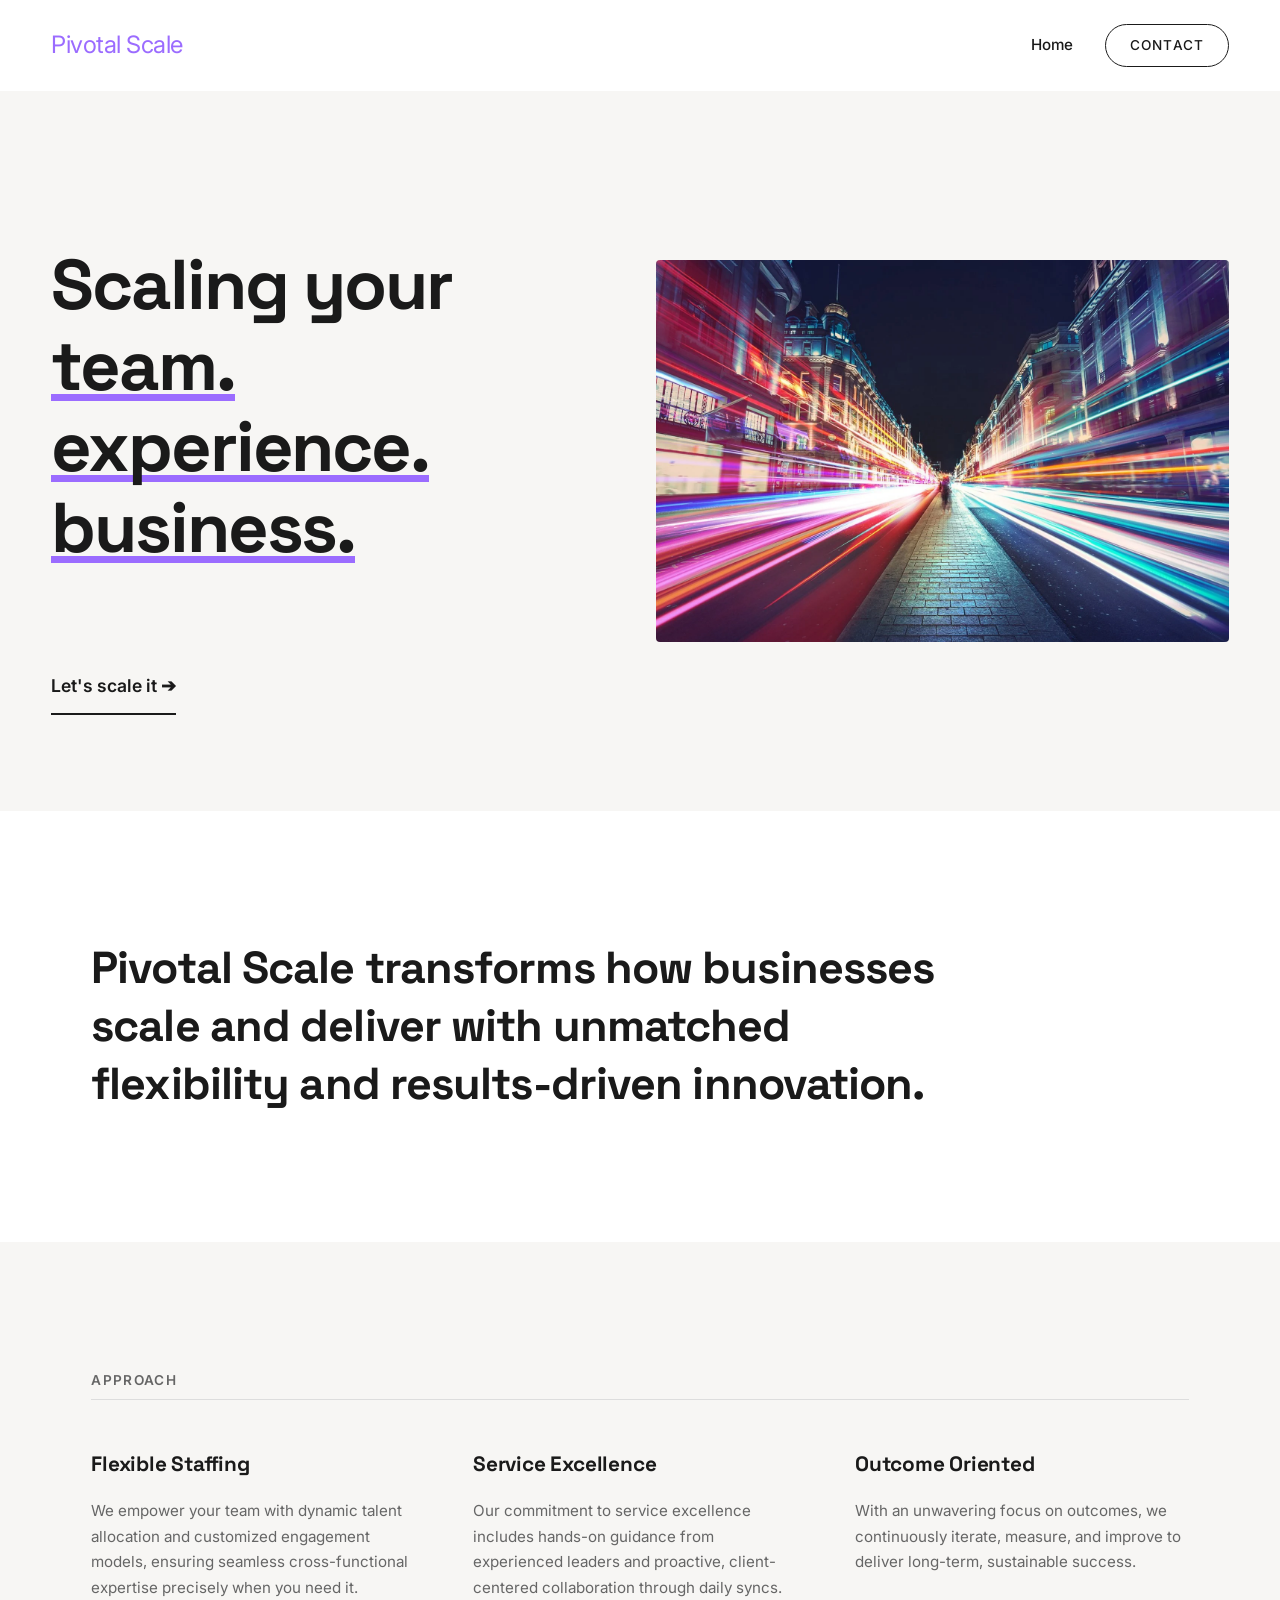
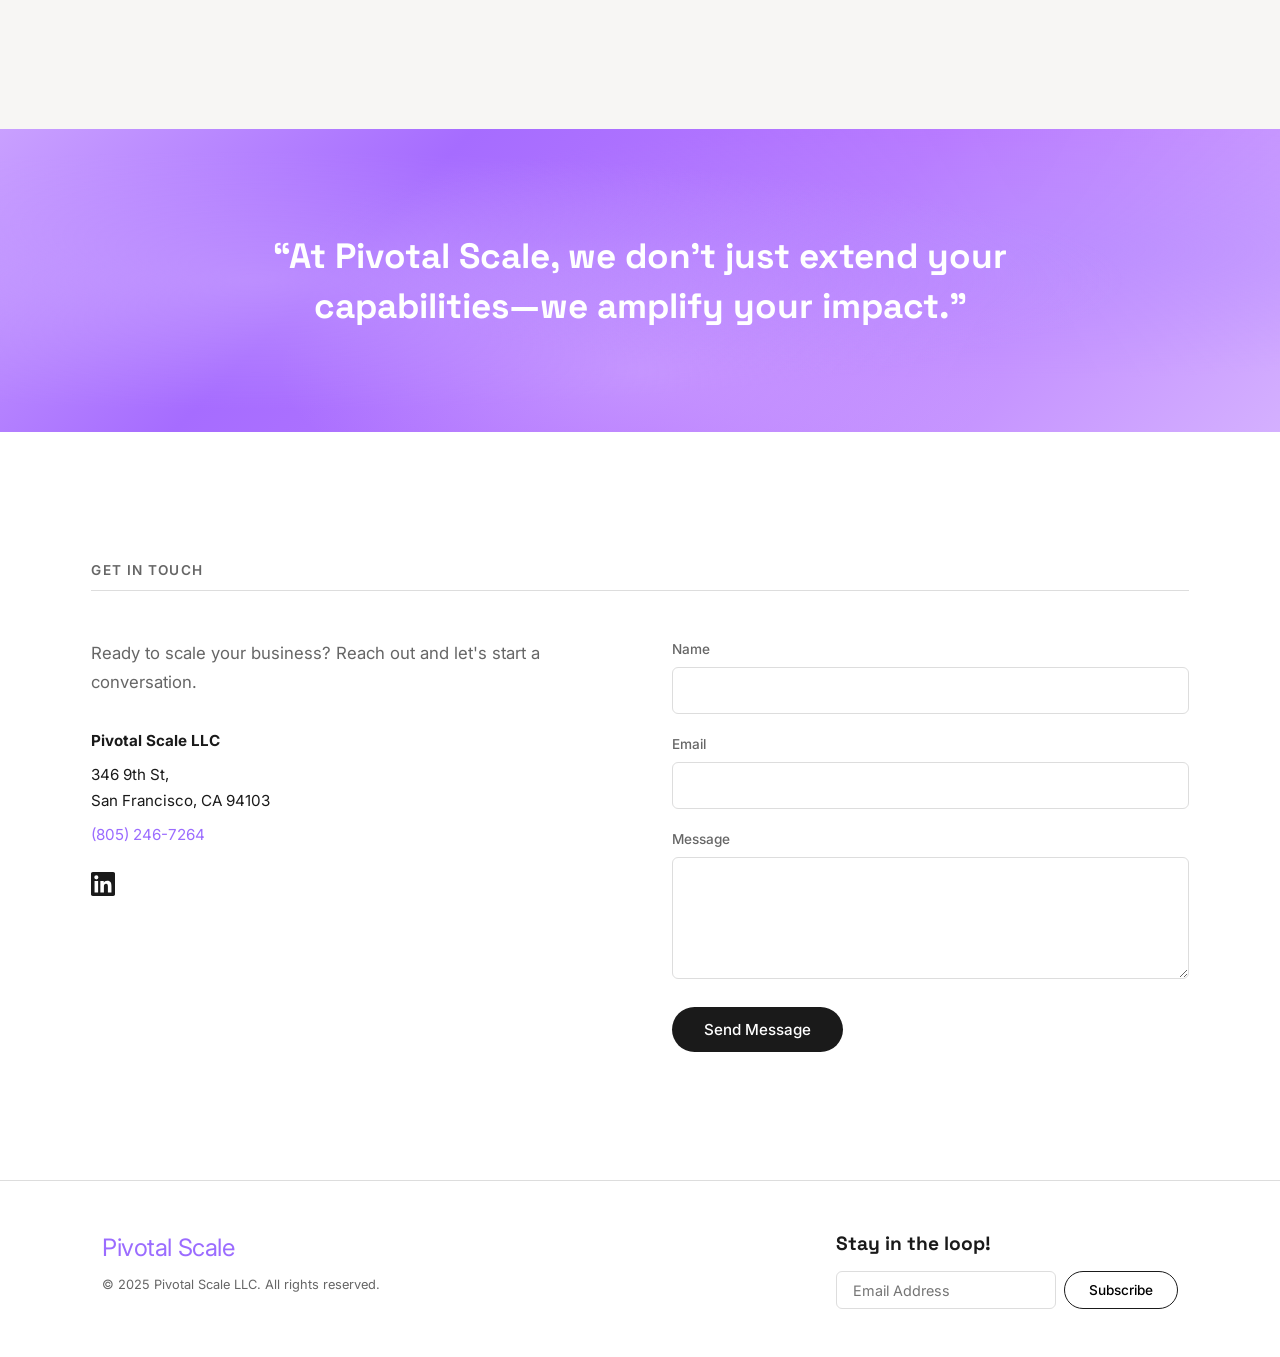
==== index.html @ 362d7080 "Initial landing page for Pivotal Scale" ====
<!DOCTYPE html>
<html lang="en">
<head>
  <meta charset="UTF-8">
  <meta name="viewport" content="width=device-width, initial-scale=1.0">
  <title>Pivotal Scale | Scaling Your Impact</title>
  <meta name="description" content="Pivotal Scale transforms how businesses scale and deliver with unmatched flexibility and results-driven innovation.">
  <link rel="preconnect" href="https://fonts.googleapis.com">
  <link rel="preconnect" href="https://fonts.gstatic.com" crossorigin>
  <link href="https://fonts.googleapis.com/css2?family=Inter:wght@400;500;600&family=Space+Grotesk:wght@700&display=swap" rel="stylesheet">
  <link rel="stylesheet" href="styles.css">
</head>
<body>

  <!-- Header -->
  <header class="header">
    <a href="/" class="logo">Pivotal Scale</a>
    <nav class="nav">
      <a href="/" class="nav-link">Home</a>
      <a href="#contact" class="nav-btn">Contact</a>
    </nav>
    <button class="mobile-menu-btn" aria-label="Toggle menu">
      <span></span>
      <span></span>
      <span></span>
    </button>
  </header>

  <!-- Hero -->
  <section class="hero">
    <div class="hero-content">
      <h1 class="hero-title">
        Scaling your<br>
        <span class="underline">team.</span><br>
        <span class="underline">experience.</span><br>
        <span class="underline">business.</span>
      </h1>
    </div>
    <div class="hero-image">
      <img src="images/hero.jpg" alt="City lights in motion representing speed and scale" loading="eager">
    </div>
    <div class="hero-cta">
      <a href="#contact" class="cta-link">Let's scale it &#10132;</a>
    </div>
  </section>

  <!-- About -->
  <section class="about">
    <div class="container">
      <p class="about-text">
        Pivotal Scale transforms how businesses scale and deliver with unmatched flexibility and results-driven innovation.
      </p>
    </div>
  </section>

  <!-- Approach -->
  <section class="approach">
    <div class="container">
      <h2 class="section-label">Approach</h2>
      <hr class="divider">
      <div class="approach-grid">
        <div class="approach-item">
          <h3>Flexible Staffing</h3>
          <p>We empower your team with dynamic talent allocation and customized engagement models, ensuring seamless cross-functional expertise precisely when you need it.</p>
        </div>
        <div class="approach-item">
          <h3>Service Excellence</h3>
          <p>Our commitment to service excellence includes hands-on guidance from experienced leaders and proactive, client-centered collaboration through daily syncs.</p>
        </div>
        <div class="approach-item">
          <h3>Outcome Oriented</h3>
          <p>With an unwavering focus on outcomes, we continuously iterate, measure, and improve to deliver long-term, sustainable success.</p>
        </div>
      </div>
    </div>
  </section>

  <!-- Quote Banner -->
  <section class="quote-banner">
    <div class="quote-bg"></div>
    <blockquote class="quote-text">
      &ldquo;At Pivotal Scale, we don&rsquo;t just extend your capabilities&mdash;we amplify your impact.&rdquo;
    </blockquote>
  </section>

  <!-- Contact -->
  <section id="contact" class="contact">
    <div class="container">
      <h2 class="section-label">Get in Touch</h2>
      <hr class="divider">
      <div class="contact-grid">
        <div class="contact-info">
          <p>Ready to scale your business? Reach out and let's start a conversation.</p>
          <address>
            <p><strong>Pivotal Scale LLC</strong></p>
            <p>346 9th St,<br>San Francisco, CA 94103</p>
            <p><a href="tel:+18052467264">(805) 246-7264</a></p>
          </address>
          <div class="social-links">
            <a href="https://www.linkedin.com/company/pivotal-scale" target="_blank" rel="noopener noreferrer" aria-label="LinkedIn">
              <svg width="24" height="24" viewBox="0 0 24 24" fill="currentColor"><path d="M20.447 20.452h-3.554v-5.569c0-1.328-.027-3.037-1.852-3.037-1.853 0-2.136 1.445-2.136 2.939v5.667H9.351V9h3.414v1.561h.046c.477-.9 1.637-1.85 3.37-1.85 3.601 0 4.267 2.37 4.267 5.455v6.286zM5.337 7.433a2.062 2.062 0 01-2.063-2.065 2.064 2.064 0 112.063 2.065zm1.782 13.019H3.555V9h3.564v11.452zM22.225 0H1.771C.792 0 0 .774 0 1.729v20.542C0 23.227.792 24 1.771 24h20.451C23.2 24 24 23.227 24 22.271V1.729C24 .774 23.2 0 22.222 0h.003z"/></svg>
            </a>
          </div>
        </div>
        <form class="contact-form" action="https://formspree.io/f/YOUR_FORM_ID" method="POST">
          <div class="form-group">
            <label for="name">Name</label>
            <input type="text" id="name" name="name" required>
          </div>
          <div class="form-group">
            <label for="email">Email</label>
            <input type="email" id="email" name="email" required>
          </div>
          <div class="form-group">
            <label for="message">Message</label>
            <textarea id="message" name="message" rows="5" required></textarea>
          </div>
          <button type="submit" class="submit-btn">Send Message</button>
        </form>
      </div>
    </div>
  </section>

  <!-- Footer -->
  <footer class="footer">
    <div class="container footer-inner">
      <div class="footer-left">
        <a href="/" class="logo">Pivotal Scale</a>
        <p class="footer-legal">&copy; 2025 Pivotal Scale LLC. All rights reserved.</p>
      </div>
      <div class="footer-right">
        <p class="newsletter-title">Stay in the loop!</p>
        <form class="newsletter-form" action="https://formspree.io/f/YOUR_FORM_ID" method="POST">
          <input type="email" name="email" placeholder="Email Address" required>
          <button type="submit">Subscribe</button>
        </form>
      </div>
    </div>
  </footer>

  <script src="script.js"></script>
</body>
</html>
---- styles.css ----
/* Reset & Base */
*, *::before, *::after {
  margin: 0;
  padding: 0;
  box-sizing: border-box;
}

:root {
  --purple: #9b6cff;
  --purple-light: #c4a0ff;
  --purple-bg: #b07aff;
  --dark: #1a1a1a;
  --gray: #666;
  --light-bg: #f7f6f4;
  --white: #fff;
  --font-body: 'Inter', -apple-system, sans-serif;
  --font-heading: 'Space Grotesk', -apple-system, sans-serif;
}

html {
  scroll-behavior: smooth;
}

body {
  font-family: var(--font-body);
  color: var(--dark);
  background: var(--white);
  line-height: 1.6;
  -webkit-font-smoothing: antialiased;
}

a {
  color: inherit;
  text-decoration: none;
}

img {
  max-width: 100%;
  height: auto;
  display: block;
}

address {
  font-style: normal;
}

.container {
  max-width: 1200px;
  margin: 0 auto;
  padding: 0 clamp(1.5rem, 4vw, 4rem);
}

/* Header */
.header {
  display: flex;
  align-items: center;
  justify-content: space-between;
  padding: 1.5rem clamp(1.5rem, 4vw, 4rem);
  position: sticky;
  top: 0;
  background: rgba(255, 255, 255, 0.95);
  backdrop-filter: blur(10px);
  z-index: 100;
}

.logo {
  font-family: var(--font-body);
  font-size: 1.5rem;
  font-weight: 400;
  color: var(--purple);
  letter-spacing: -0.02em;
}

.nav {
  display: flex;
  align-items: center;
  gap: 2rem;
}

.nav-link {
  font-size: 0.95rem;
  font-weight: 500;
  transition: color 0.2s;
}

.nav-link:hover {
  color: var(--purple);
}

.nav-btn {
  font-size: 0.85rem;
  font-weight: 500;
  text-transform: uppercase;
  letter-spacing: 0.08em;
  padding: 0.6rem 1.5rem;
  border: 1.5px solid var(--dark);
  border-radius: 100px;
  transition: all 0.2s;
}

.nav-btn:hover {
  background: var(--dark);
  color: var(--white);
}

.mobile-menu-btn {
  display: none;
  flex-direction: column;
  gap: 5px;
  background: none;
  border: none;
  cursor: pointer;
  padding: 4px;
}

.mobile-menu-btn span {
  display: block;
  width: 24px;
  height: 2px;
  background: var(--dark);
  transition: all 0.3s;
}

/* Hero */
.hero {
  background: var(--light-bg);
  padding: clamp(3rem, 8vw, 6rem) clamp(1.5rem, 4vw, 4rem);
  display: grid;
  grid-template-columns: 1fr 1fr;
  grid-template-rows: 1fr auto;
  gap: 2rem;
  min-height: 80vh;
  align-items: center;
}

.hero-content {
  grid-row: 1;
  grid-column: 1;
}

.hero-title {
  font-family: var(--font-heading);
  font-size: clamp(2.5rem, 5.5vw, 5rem);
  font-weight: 700;
  line-height: 1.15;
  letter-spacing: -0.03em;
  color: var(--dark);
}

.hero-title .underline {
  display: inline;
  background-image: linear-gradient(var(--purple), var(--purple));
  background-position: 0 88%;
  background-size: 100% 0.1em;
  background-repeat: no-repeat;
}

.hero-image {
  grid-row: 1 / 3;
  grid-column: 2;
  border-radius: 4px;
  overflow: hidden;
}

.hero-image img {
  width: 100%;
  height: 100%;
  object-fit: cover;
}

.hero-cta {
  grid-row: 2;
  grid-column: 1;
}

.cta-link {
  display: inline-block;
  font-size: 1.1rem;
  font-weight: 600;
  color: var(--dark);
  padding: 0.8rem 0;
  border-bottom: 2px solid var(--dark);
  transition: all 0.2s;
}

.cta-link:hover {
  color: var(--purple);
  border-color: var(--purple);
}

/* About */
.about {
  padding: clamp(4rem, 10vw, 8rem) 0;
}

.about-text {
  font-family: var(--font-heading);
  font-size: clamp(1.5rem, 3.5vw, 2.8rem);
  font-weight: 700;
  line-height: 1.3;
  letter-spacing: -0.02em;
  max-width: 900px;
}

/* Section Label + Divider */
.section-label {
  font-size: 0.85rem;
  font-weight: 600;
  text-transform: uppercase;
  letter-spacing: 0.1em;
  color: var(--gray);
  margin-bottom: 0.5rem;
}

.divider {
  border: none;
  border-top: 1px solid #ddd;
  margin-bottom: 3rem;
}

/* Approach */
.approach {
  padding: clamp(4rem, 10vw, 8rem) 0;
  background: var(--light-bg);
}

.approach-grid {
  display: grid;
  grid-template-columns: repeat(3, 1fr);
  gap: 3rem;
}

.approach-item h3 {
  font-family: var(--font-heading);
  font-size: 1.3rem;
  font-weight: 700;
  margin-bottom: 1rem;
  letter-spacing: -0.01em;
}

.approach-item p {
  font-size: 0.95rem;
  color: var(--gray);
  line-height: 1.7;
}

/* Quote Banner */
.quote-banner {
  position: relative;
  padding: clamp(4rem, 8vw, 7rem) clamp(1.5rem, 4vw, 4rem);
  overflow: hidden;
  display: flex;
  align-items: center;
  justify-content: center;
}

.quote-bg {
  position: absolute;
  inset: 0;
  background: linear-gradient(135deg, #c9a0ff 0%, #a66cff 30%, #b87aff 60%, #d4b0ff 100%);
  z-index: 0;
}

.quote-bg::before {
  content: '';
  position: absolute;
  inset: 0;
  background:
    radial-gradient(ellipse at 20% 50%, rgba(200, 160, 255, 0.6) 0%, transparent 60%),
    radial-gradient(ellipse at 80% 40%, rgba(180, 140, 255, 0.5) 0%, transparent 50%),
    radial-gradient(ellipse at 50% 80%, rgba(220, 190, 255, 0.4) 0%, transparent 40%);
}

.quote-text {
  position: relative;
  z-index: 1;
  font-family: var(--font-heading);
  font-size: clamp(1.3rem, 3vw, 2.2rem);
  font-weight: 700;
  color: var(--white);
  text-align: center;
  max-width: 800px;
  line-height: 1.4;
}

/* Contact */
.contact {
  padding: clamp(4rem, 10vw, 8rem) 0;
}

.contact-grid {
  display: grid;
  grid-template-columns: 1fr 1fr;
  gap: 4rem;
}

.contact-info p {
  font-size: 1.05rem;
  color: var(--gray);
  margin-bottom: 2rem;
  line-height: 1.7;
}

.contact-info address p {
  margin-bottom: 0.5rem;
  color: var(--dark);
  font-size: 0.95rem;
}

.contact-info address a {
  color: var(--purple);
  transition: opacity 0.2s;
}

.contact-info address a:hover {
  opacity: 0.7;
}

.social-links {
  margin-top: 1.5rem;
}

.social-links a {
  color: var(--dark);
  transition: color 0.2s;
}

.social-links a:hover {
  color: var(--purple);
}

.contact-form {
  display: flex;
  flex-direction: column;
  gap: 1.25rem;
}

.form-group label {
  display: block;
  font-size: 0.85rem;
  font-weight: 500;
  margin-bottom: 0.4rem;
  color: var(--gray);
}

.form-group input,
.form-group textarea {
  width: 100%;
  padding: 0.8rem 1rem;
  border: 1.5px solid #ddd;
  border-radius: 6px;
  font-family: var(--font-body);
  font-size: 0.95rem;
  transition: border-color 0.2s;
  background: var(--white);
}

.form-group input:focus,
.form-group textarea:focus {
  outline: none;
  border-color: var(--purple);
}

.form-group textarea {
  resize: vertical;
}

.submit-btn {
  align-self: flex-start;
  padding: 0.8rem 2rem;
  background: var(--dark);
  color: var(--white);
  border: none;
  border-radius: 100px;
  font-family: var(--font-body);
  font-size: 0.95rem;
  font-weight: 500;
  cursor: pointer;
  transition: background 0.2s;
}

.submit-btn:hover {
  background: var(--purple);
}

/* Footer */
.footer {
  border-top: 1px solid #ddd;
  padding: 3rem clamp(1.5rem, 4vw, 4rem);
}

.footer-inner {
  display: flex;
  justify-content: space-between;
  align-items: flex-start;
  gap: 2rem;
}

.footer-left .logo {
  margin-bottom: 0.5rem;
  display: inline-block;
}

.footer-legal {
  font-size: 0.8rem;
  color: var(--gray);
}

.newsletter-title {
  font-family: var(--font-heading);
  font-size: 1.2rem;
  font-weight: 700;
  margin-bottom: 0.75rem;
}

.newsletter-form {
  display: flex;
  gap: 0.5rem;
}

.newsletter-form input {
  padding: 0.6rem 1rem;
  border: 1.5px solid #ddd;
  border-radius: 6px;
  font-family: var(--font-body);
  font-size: 0.9rem;
  width: 220px;
  transition: border-color 0.2s;
}

.newsletter-form input:focus {
  outline: none;
  border-color: var(--purple);
}

.newsletter-form button {
  padding: 0.6rem 1.5rem;
  background: none;
  border: 1.5px solid var(--dark);
  border-radius: 100px;
  font-family: var(--font-body);
  font-size: 0.85rem;
  font-weight: 500;
  cursor: pointer;
  transition: all 0.2s;
}

.newsletter-form button:hover {
  background: var(--dark);
  color: var(--white);
}

/* Mobile */
@media (max-width: 768px) {
  .nav {
    display: none;
    position: absolute;
    top: 100%;
    left: 0;
    right: 0;
    flex-direction: column;
    background: var(--white);
    padding: 1.5rem;
    gap: 1rem;
    border-bottom: 1px solid #ddd;
  }

  .nav.open {
    display: flex;
  }

  .mobile-menu-btn {
    display: flex;
  }

  .mobile-menu-btn.open span:nth-child(1) {
    transform: rotate(45deg) translate(5px, 5px);
  }

  .mobile-menu-btn.open span:nth-child(2) {
    opacity: 0;
  }

  .mobile-menu-btn.open span:nth-child(3) {
    transform: rotate(-45deg) translate(5px, -5px);
  }

  .hero {
    grid-template-columns: 1fr;
    grid-template-rows: auto auto auto;
    min-height: auto;
    padding: 2.5rem 1.5rem;
  }

  .hero-content {
    grid-column: 1;
    grid-row: 1;
  }

  .hero-image {
    grid-column: 1;
    grid-row: 2;
    max-height: 300px;
  }

  .hero-cta {
    grid-column: 1;
    grid-row: 3;
  }

  .approach-grid {
    grid-template-columns: 1fr;
    gap: 2rem;
  }

  .contact-grid {
    grid-template-columns: 1fr;
    gap: 3rem;
  }

  .footer-inner {
    flex-direction: column;
  }

  .newsletter-form {
    flex-direction: column;
  }

  .newsletter-form input {
    width: 100%;
  }
}
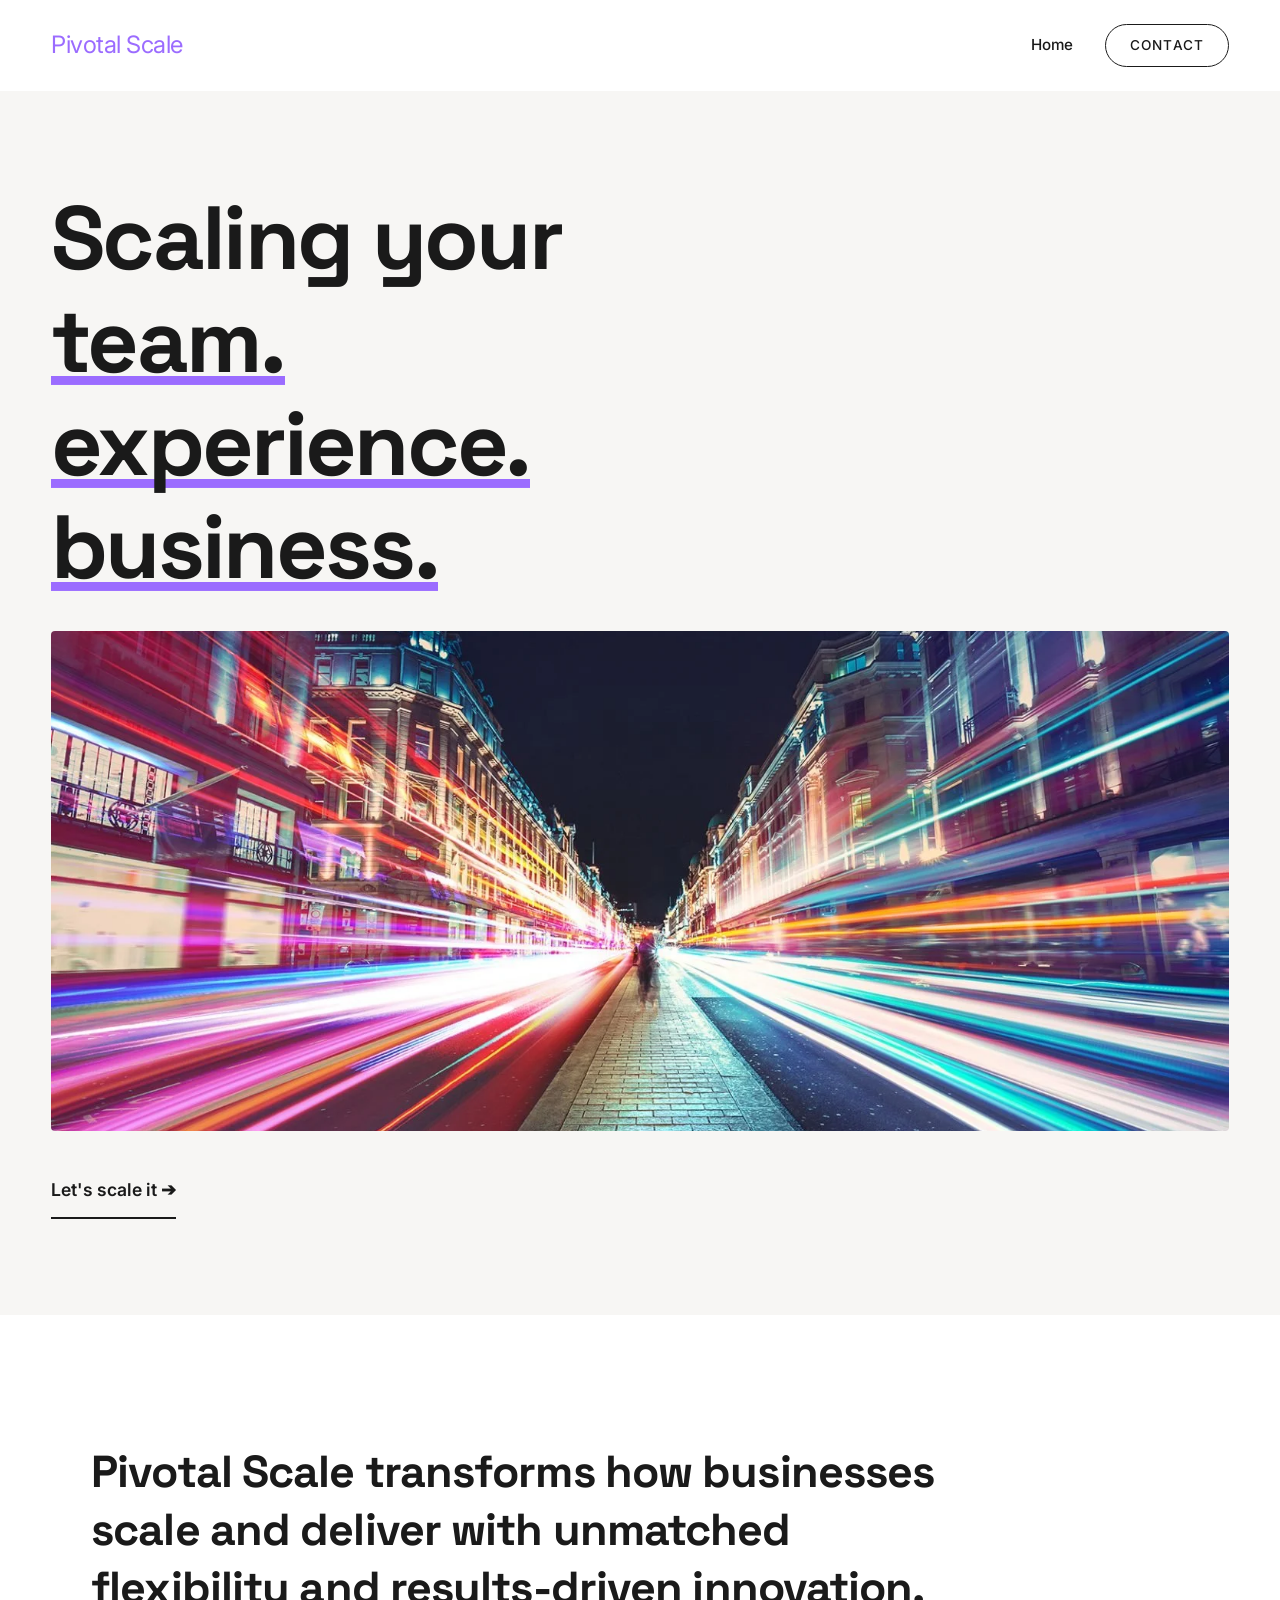
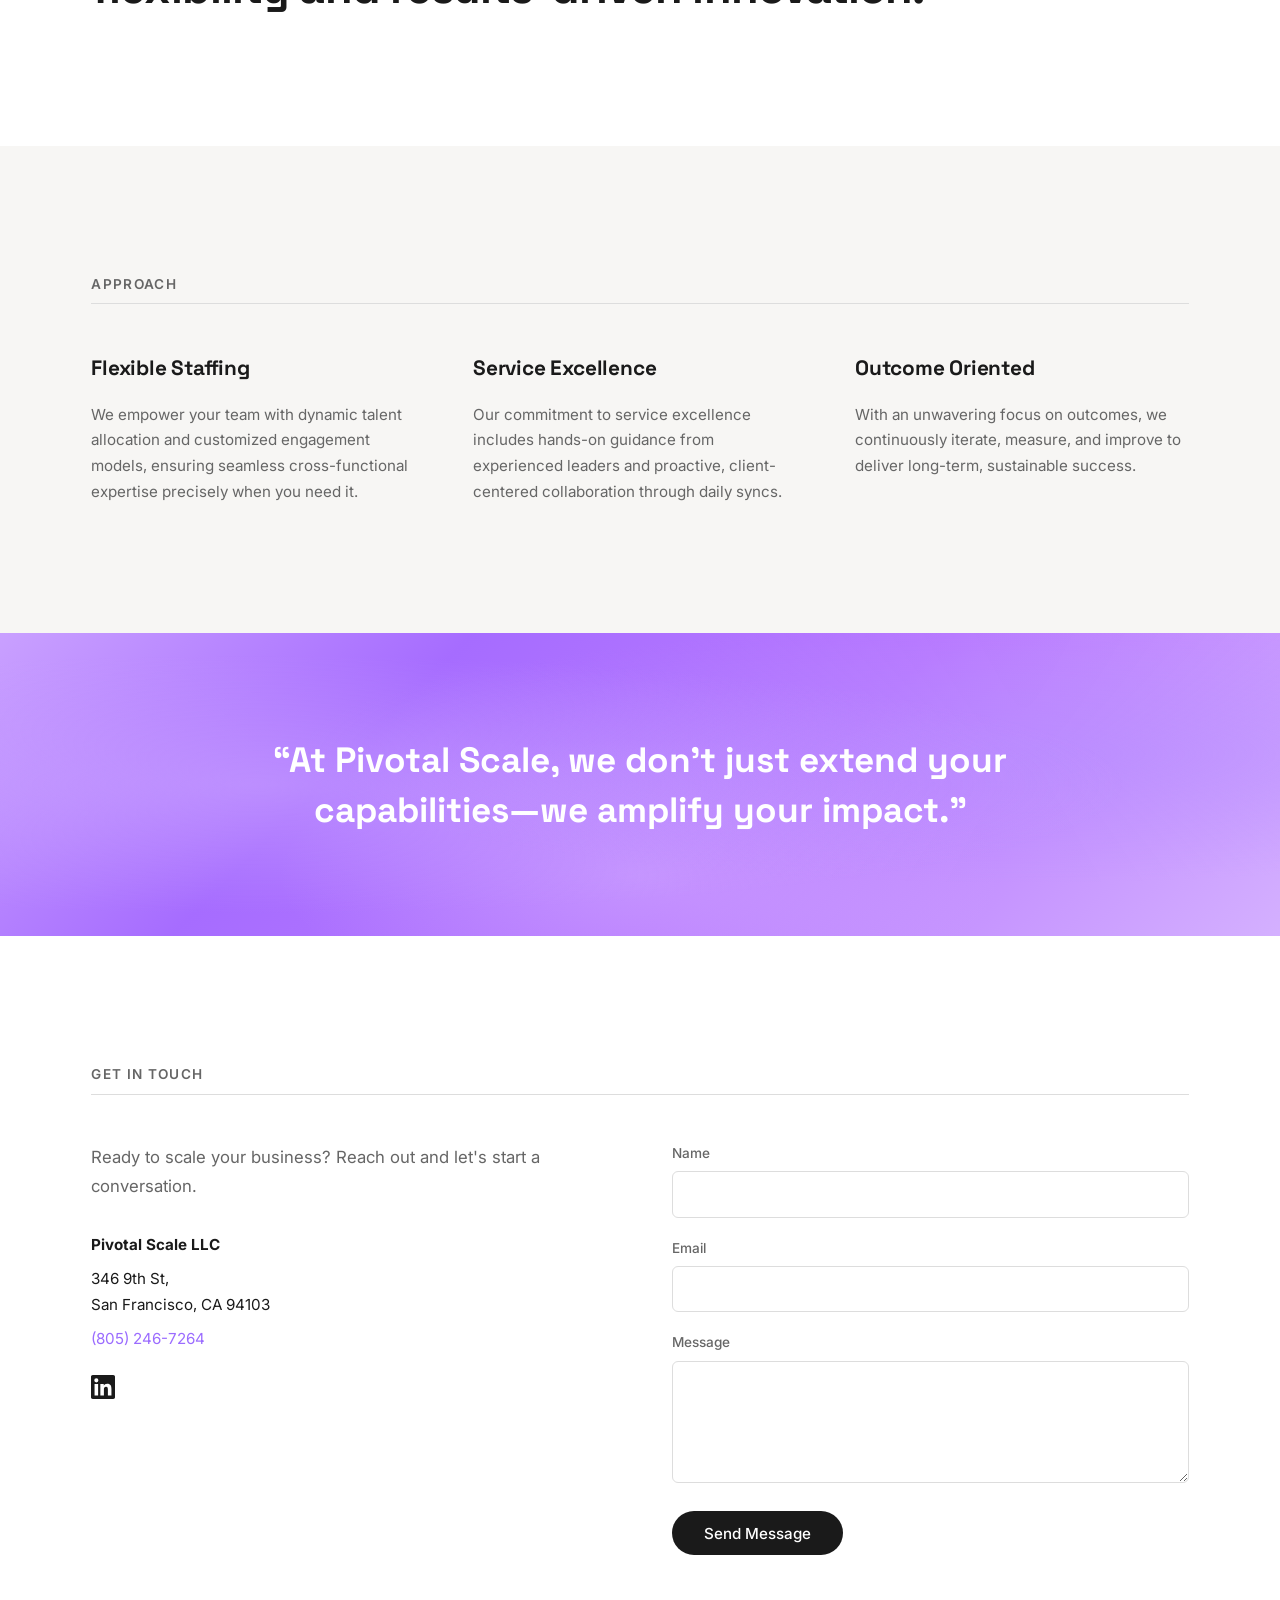
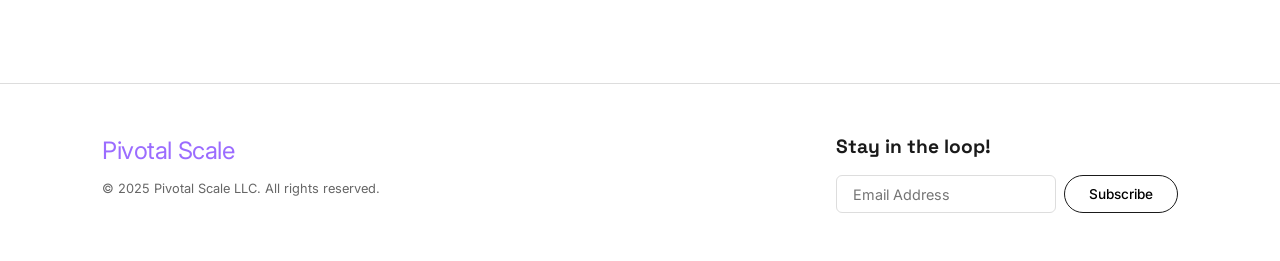
==== commit 1432662a: "Match Squarespace layout: stacked hero and fade-in animations" ====
--- a/index.html
+++ b/index.html
@@ -28,7 +28,7 @@
 
   <!-- Hero -->
   <section class="hero">
-    <div class="hero-content">
+    <div class="hero-content fade-in">
       <h1 class="hero-title">
         Scaling your<br>
         <span class="underline">team.</span><br>
@@ -36,10 +36,10 @@
         <span class="underline">business.</span>
       </h1>
     </div>
-    <div class="hero-image">
+    <div class="hero-image fade-in fade-in-delay-1">
       <img src="images/hero.jpg" alt="City lights in motion representing speed and scale" loading="eager">
     </div>
-    <div class="hero-cta">
+    <div class="hero-cta fade-in fade-in-delay-2">
       <a href="#contact" class="cta-link">Let's scale it &#10132;</a>
     </div>
   </section>
@@ -47,7 +47,7 @@
   <!-- About -->
   <section class="about">
     <div class="container">
-      <p class="about-text">
+      <p class="about-text fade-in-scroll">
         Pivotal Scale transforms how businesses scale and deliver with unmatched flexibility and results-driven innovation.
       </p>
     </div>
@@ -59,15 +59,15 @@
       <h2 class="section-label">Approach</h2>
       <hr class="divider">
       <div class="approach-grid">
-        <div class="approach-item">
+        <div class="approach-item fade-in-scroll">
           <h3>Flexible Staffing</h3>
           <p>We empower your team with dynamic talent allocation and customized engagement models, ensuring seamless cross-functional expertise precisely when you need it.</p>
         </div>
-        <div class="approach-item">
+        <div class="approach-item fade-in-scroll">
           <h3>Service Excellence</h3>
           <p>Our commitment to service excellence includes hands-on guidance from experienced leaders and proactive, client-centered collaboration through daily syncs.</p>
         </div>
-        <div class="approach-item">
+        <div class="approach-item fade-in-scroll">
           <h3>Outcome Oriented</h3>
           <p>With an unwavering focus on outcomes, we continuously iterate, measure, and improve to deliver long-term, sustainable success.</p>
         </div>
--- a/styles.css
+++ b/styles.css
@@ -125,22 +125,19 @@
 .hero {
   background: var(--light-bg);
   padding: clamp(3rem, 8vw, 6rem) clamp(1.5rem, 4vw, 4rem);
-  display: grid;
-  grid-template-columns: 1fr 1fr;
-  grid-template-rows: 1fr auto;
+  display: flex;
+  flex-direction: column;
   gap: 2rem;
   min-height: 80vh;
-  align-items: center;
 }
 
 .hero-content {
-  grid-row: 1;
-  grid-column: 1;
+  max-width: 700px;
 }
 
 .hero-title {
   font-family: var(--font-heading);
-  font-size: clamp(2.5rem, 5.5vw, 5rem);
+  font-size: clamp(3rem, 7vw, 6rem);
   font-weight: 700;
   line-height: 1.15;
   letter-spacing: -0.03em;
@@ -156,21 +153,18 @@
 }
 
 .hero-image {
-  grid-row: 1 / 3;
-  grid-column: 2;
+  width: 100%;
+  max-width: 1200px;
+  margin: 0 auto;
   border-radius: 4px;
   overflow: hidden;
 }
 
 .hero-image img {
   width: 100%;
-  height: 100%;
+  height: auto;
   object-fit: cover;
-}
-
-.hero-cta {
-  grid-row: 2;
-  grid-column: 1;
+  max-height: 500px;
 }
 
 .cta-link {
@@ -486,26 +480,8 @@
   }
 
   .hero {
-    grid-template-columns: 1fr;
-    grid-template-rows: auto auto auto;
     min-height: auto;
     padding: 2.5rem 1.5rem;
-  }
-
-  .hero-content {
-    grid-column: 1;
-    grid-row: 1;
-  }
-
-  .hero-image {
-    grid-column: 1;
-    grid-row: 2;
-    max-height: 300px;
-  }
-
-  .hero-cta {
-    grid-column: 1;
-    grid-row: 3;
   }
 
   .approach-grid {
@@ -530,3 +506,39 @@
     width: 100%;
   }
 }
+
+/* Animations */
+@keyframes fadeInUp {
+  from {
+    opacity: 0;
+    transform: translateY(30px);
+  }
+  to {
+    opacity: 1;
+    transform: translateY(0);
+  }
+}
+
+.fade-in {
+  opacity: 0;
+  animation: fadeInUp 0.8s ease forwards;
+}
+
+.fade-in-delay-1 {
+  animation-delay: 0.3s;
+}
+
+.fade-in-delay-2 {
+  animation-delay: 0.6s;
+}
+
+.fade-in-scroll {
+  opacity: 0;
+  transform: translateY(30px);
+  transition: opacity 0.6s ease, transform 0.6s ease;
+}
+
+.fade-in-scroll.visible {
+  opacity: 1;
+  transform: translateY(0);
+}
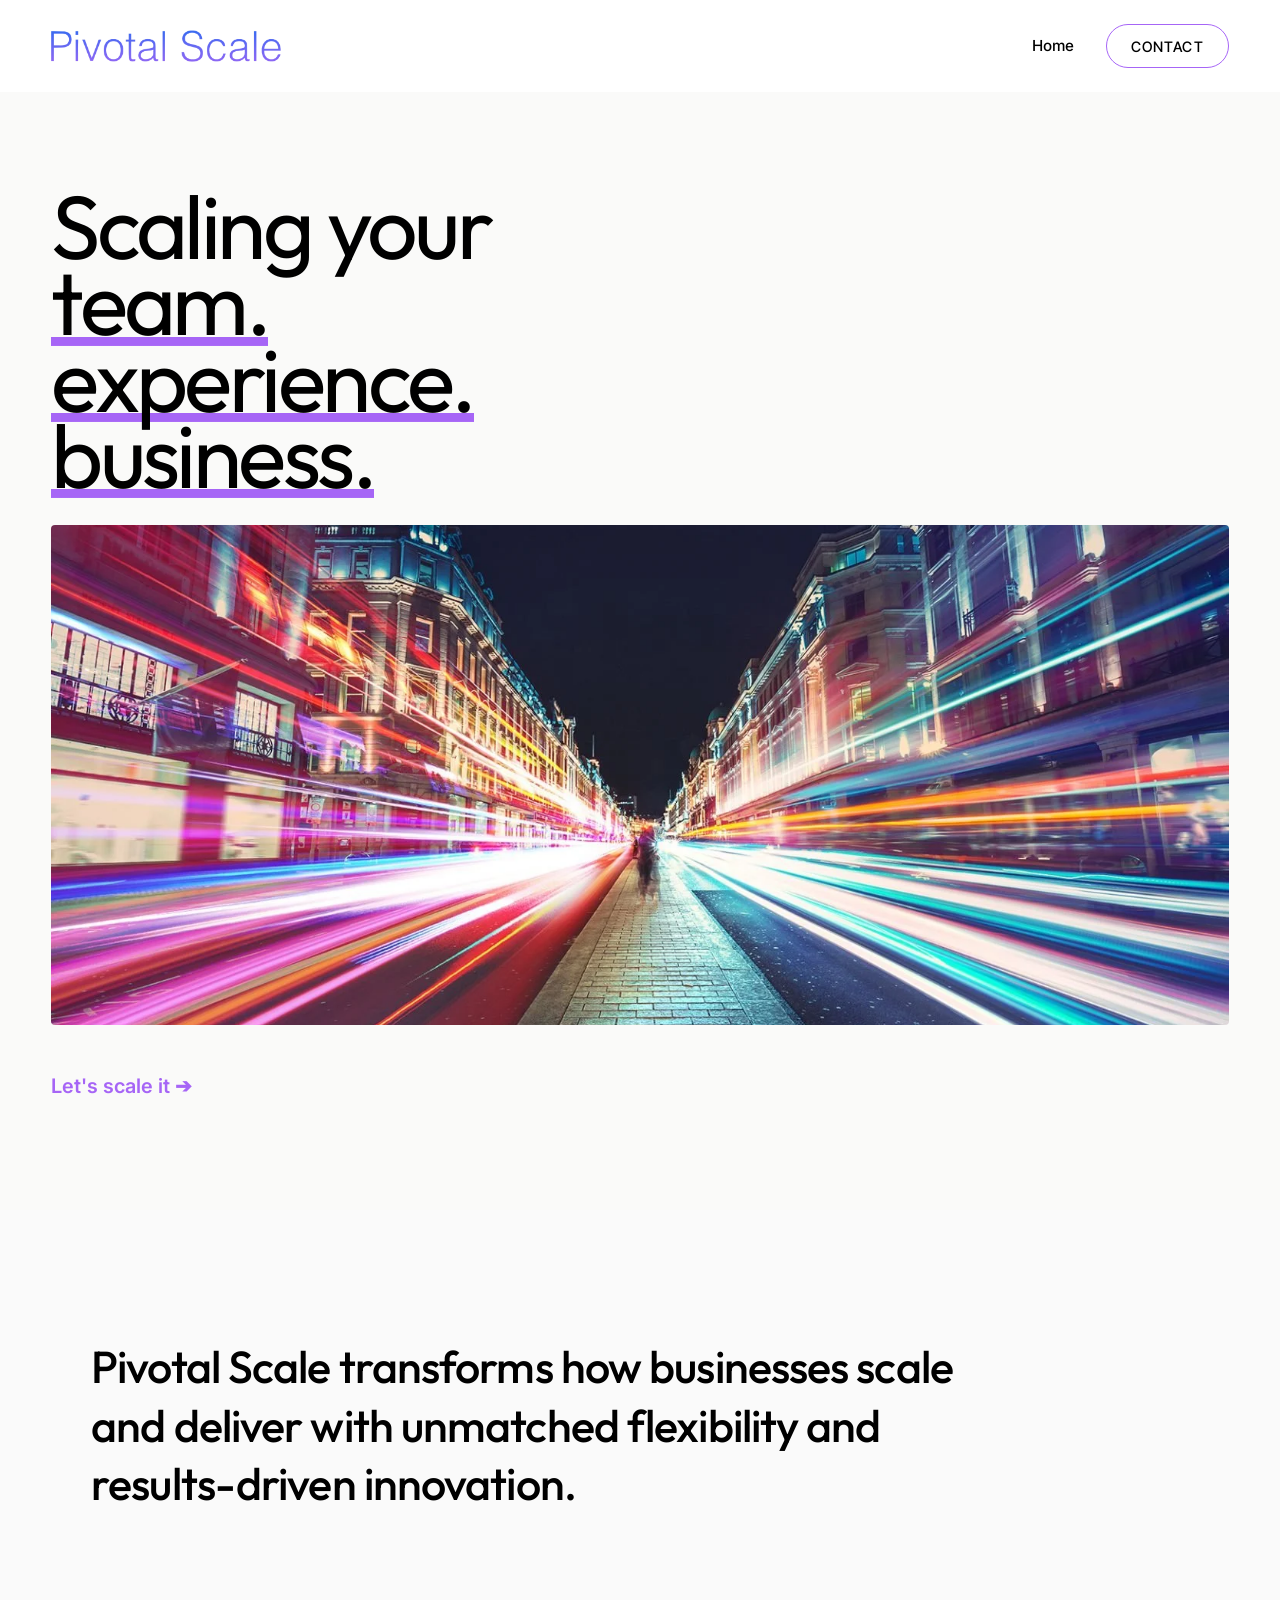
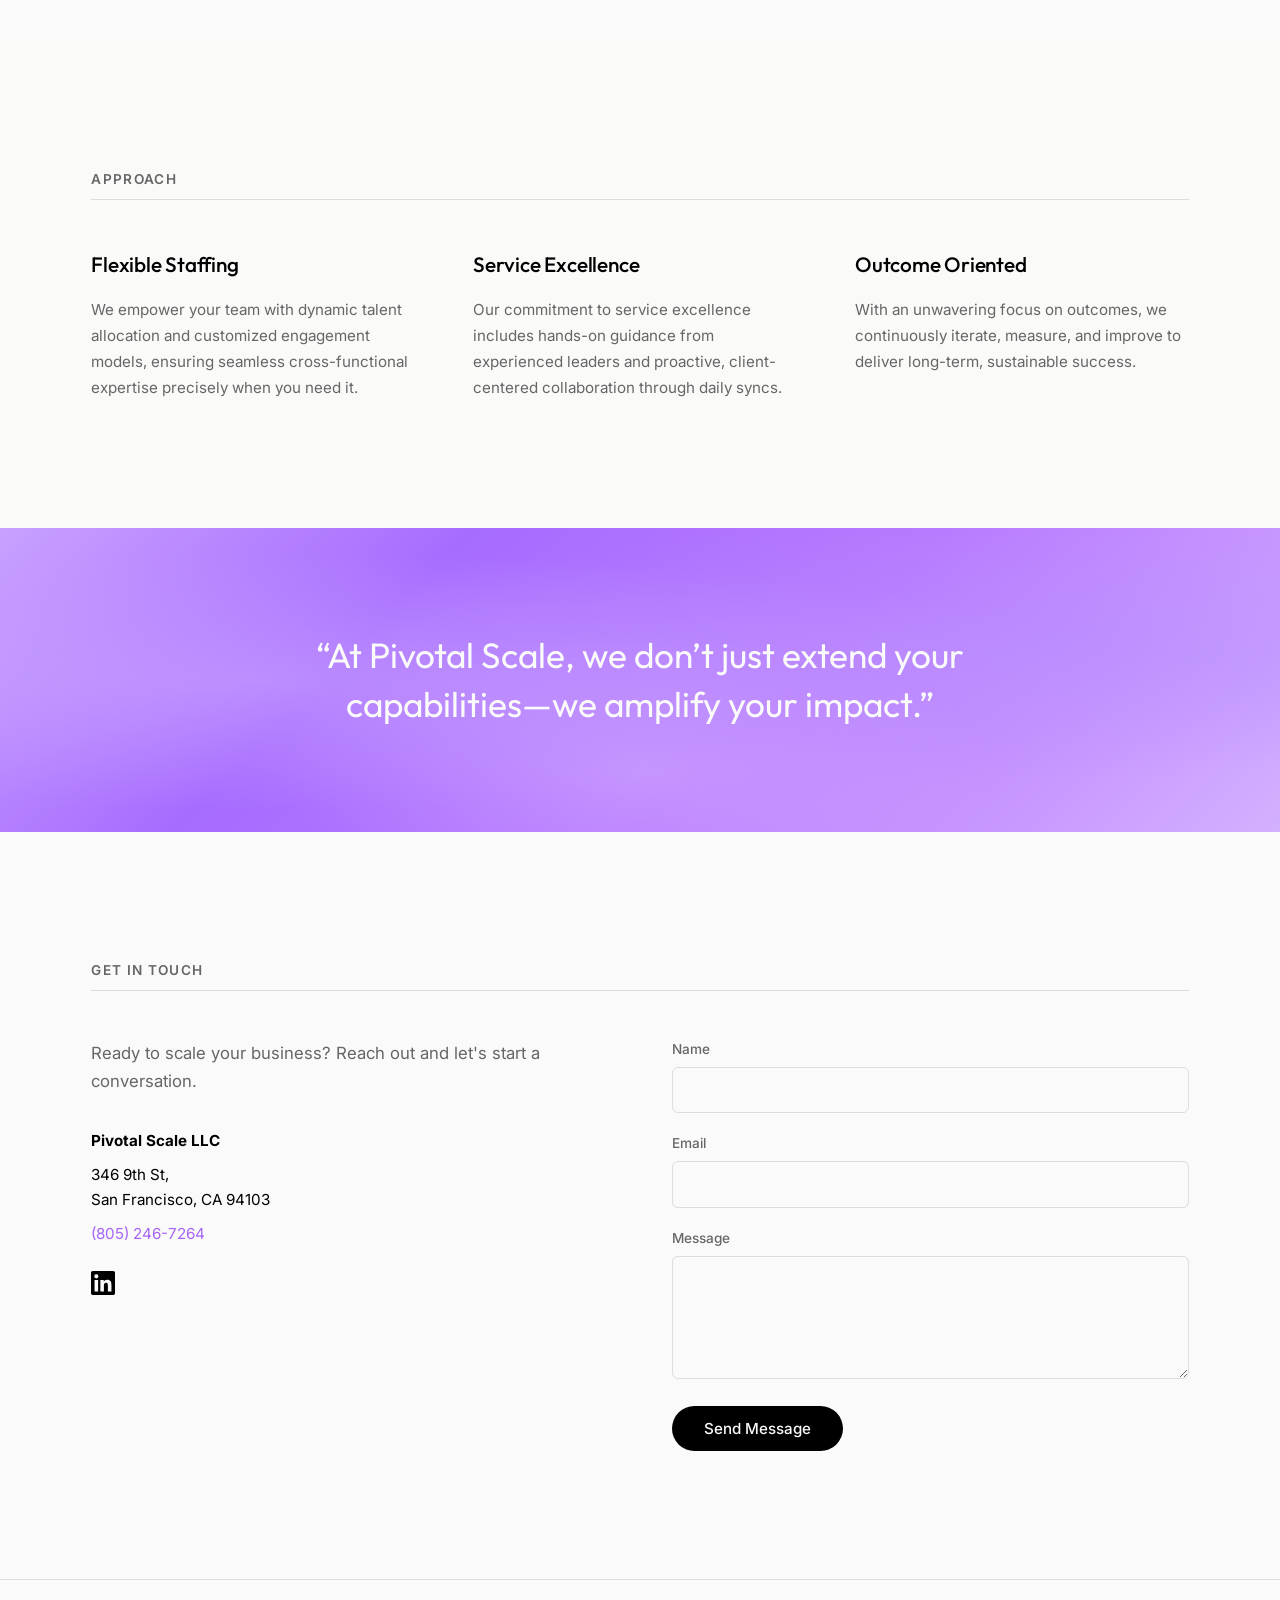
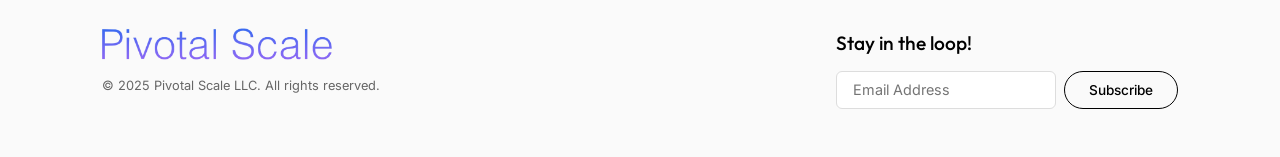
==== commit d6977298: "Match Squarespace fonts, colors, and logo image" ====
--- a/index.html
+++ b/index.html
@@ -7,14 +7,14 @@
   <meta name="description" content="Pivotal Scale transforms how businesses scale and deliver with unmatched flexibility and results-driven innovation.">
   <link rel="preconnect" href="https://fonts.googleapis.com">
   <link rel="preconnect" href="https://fonts.gstatic.com" crossorigin>
-  <link href="https://fonts.googleapis.com/css2?family=Inter:wght@400;500;600&family=Space+Grotesk:wght@700&display=swap" rel="stylesheet">
+  <link href="https://fonts.googleapis.com/css2?family=Inter:wght@400;500;600&family=Inter+Tight:wght@400;500;600&family=Outfit:wght@300;400;500;700&display=swap" rel="stylesheet">
   <link rel="stylesheet" href="styles.css">
 </head>
 <body>
 
   <!-- Header -->
   <header class="header">
-    <a href="/" class="logo">Pivotal Scale</a>
+    <a href="/" class="logo"><img src="images/logo.png" alt="Pivotal Scale" class="logo-img"></a>
     <nav class="nav">
       <a href="/" class="nav-link">Home</a>
       <a href="#contact" class="nav-btn">Contact</a>
@@ -125,7 +125,7 @@
   <footer class="footer">
     <div class="container footer-inner">
       <div class="footer-left">
-        <a href="/" class="logo">Pivotal Scale</a>
+        <a href="/" class="logo"><img src="images/logo.png" alt="Pivotal Scale" class="logo-img"></a>
         <p class="footer-legal">&copy; 2025 Pivotal Scale LLC. All rights reserved.</p>
       </div>
       <div class="footer-right">
--- a/styles.css
+++ b/styles.css
@@ -6,15 +6,15 @@
 }
 
 :root {
-  --purple: #9b6cff;
+  --purple: #a665f6;
   --purple-light: #c4a0ff;
   --purple-bg: #b07aff;
-  --dark: #1a1a1a;
+  --dark: #000;
   --gray: #666;
-  --light-bg: #f7f6f4;
-  --white: #fff;
+  --light-bg: #fafaf9;
+  --white: #fafafa;
   --font-body: 'Inter', -apple-system, sans-serif;
-  --font-heading: 'Space Grotesk', -apple-system, sans-serif;
+  --font-heading: 'Outfit', -apple-system, sans-serif;
 }
 
 html {
@@ -64,11 +64,13 @@
 }
 
 .logo {
-  font-family: var(--font-body);
-  font-size: 1.5rem;
-  font-weight: 400;
-  color: var(--purple);
-  letter-spacing: -0.02em;
+  display: flex;
+  align-items: center;
+}
+
+.logo-img {
+  height: 32px;
+  width: auto;
 }
 
 .nav {
@@ -88,18 +90,20 @@
 }
 
 .nav-btn {
-  font-size: 0.85rem;
+  font-family: 'Inter Tight', var(--font-body);
+  font-size: 0.9rem;
   font-weight: 500;
   text-transform: uppercase;
   letter-spacing: 0.08em;
   padding: 0.6rem 1.5rem;
-  border: 1.5px solid var(--dark);
-  border-radius: 100px;
+  border: 1px solid var(--purple);
+  border-radius: 300px;
+  color: var(--dark);
   transition: all 0.2s;
 }
 
 .nav-btn:hover {
-  background: var(--dark);
+  background: var(--purple);
   color: var(--white);
 }
 
@@ -137,10 +141,10 @@
 
 .hero-title {
   font-family: var(--font-heading);
-  font-size: clamp(3rem, 7vw, 6rem);
-  font-weight: 700;
-  line-height: 1.15;
-  letter-spacing: -0.03em;
+  font-size: clamp(3rem, 7vw, 7rem);
+  font-weight: 400;
+  line-height: 0.85;
+  letter-spacing: -0.04em;
   color: var(--dark);
 }
 
@@ -169,17 +173,15 @@
 
 .cta-link {
   display: inline-block;
-  font-size: 1.1rem;
+  font-size: 1.25rem;
   font-weight: 600;
-  color: var(--dark);
+  color: var(--purple);
   padding: 0.8rem 0;
-  border-bottom: 2px solid var(--dark);
   transition: all 0.2s;
 }
 
 .cta-link:hover {
-  color: var(--purple);
-  border-color: var(--purple);
+  opacity: 0.7;
 }
 
 /* About */
@@ -190,7 +192,7 @@
 .about-text {
   font-family: var(--font-heading);
   font-size: clamp(1.5rem, 3.5vw, 2.8rem);
-  font-weight: 700;
+  font-weight: 500;
   line-height: 1.3;
   letter-spacing: -0.02em;
   max-width: 900px;
@@ -227,7 +229,7 @@
 .approach-item h3 {
   font-family: var(--font-heading);
   font-size: 1.3rem;
-  font-weight: 700;
+  font-weight: 500;
   margin-bottom: 1rem;
   letter-spacing: -0.01em;
 }
@@ -270,7 +272,7 @@
   z-index: 1;
   font-family: var(--font-heading);
   font-size: clamp(1.3rem, 3vw, 2.2rem);
-  font-weight: 700;
+  font-weight: 400;
   color: var(--white);
   text-align: center;
   max-width: 800px;
@@ -403,7 +405,7 @@
 .newsletter-title {
   font-family: var(--font-heading);
   font-size: 1.2rem;
-  font-weight: 700;
+  font-weight: 500;
   margin-bottom: 0.75rem;
 }
 
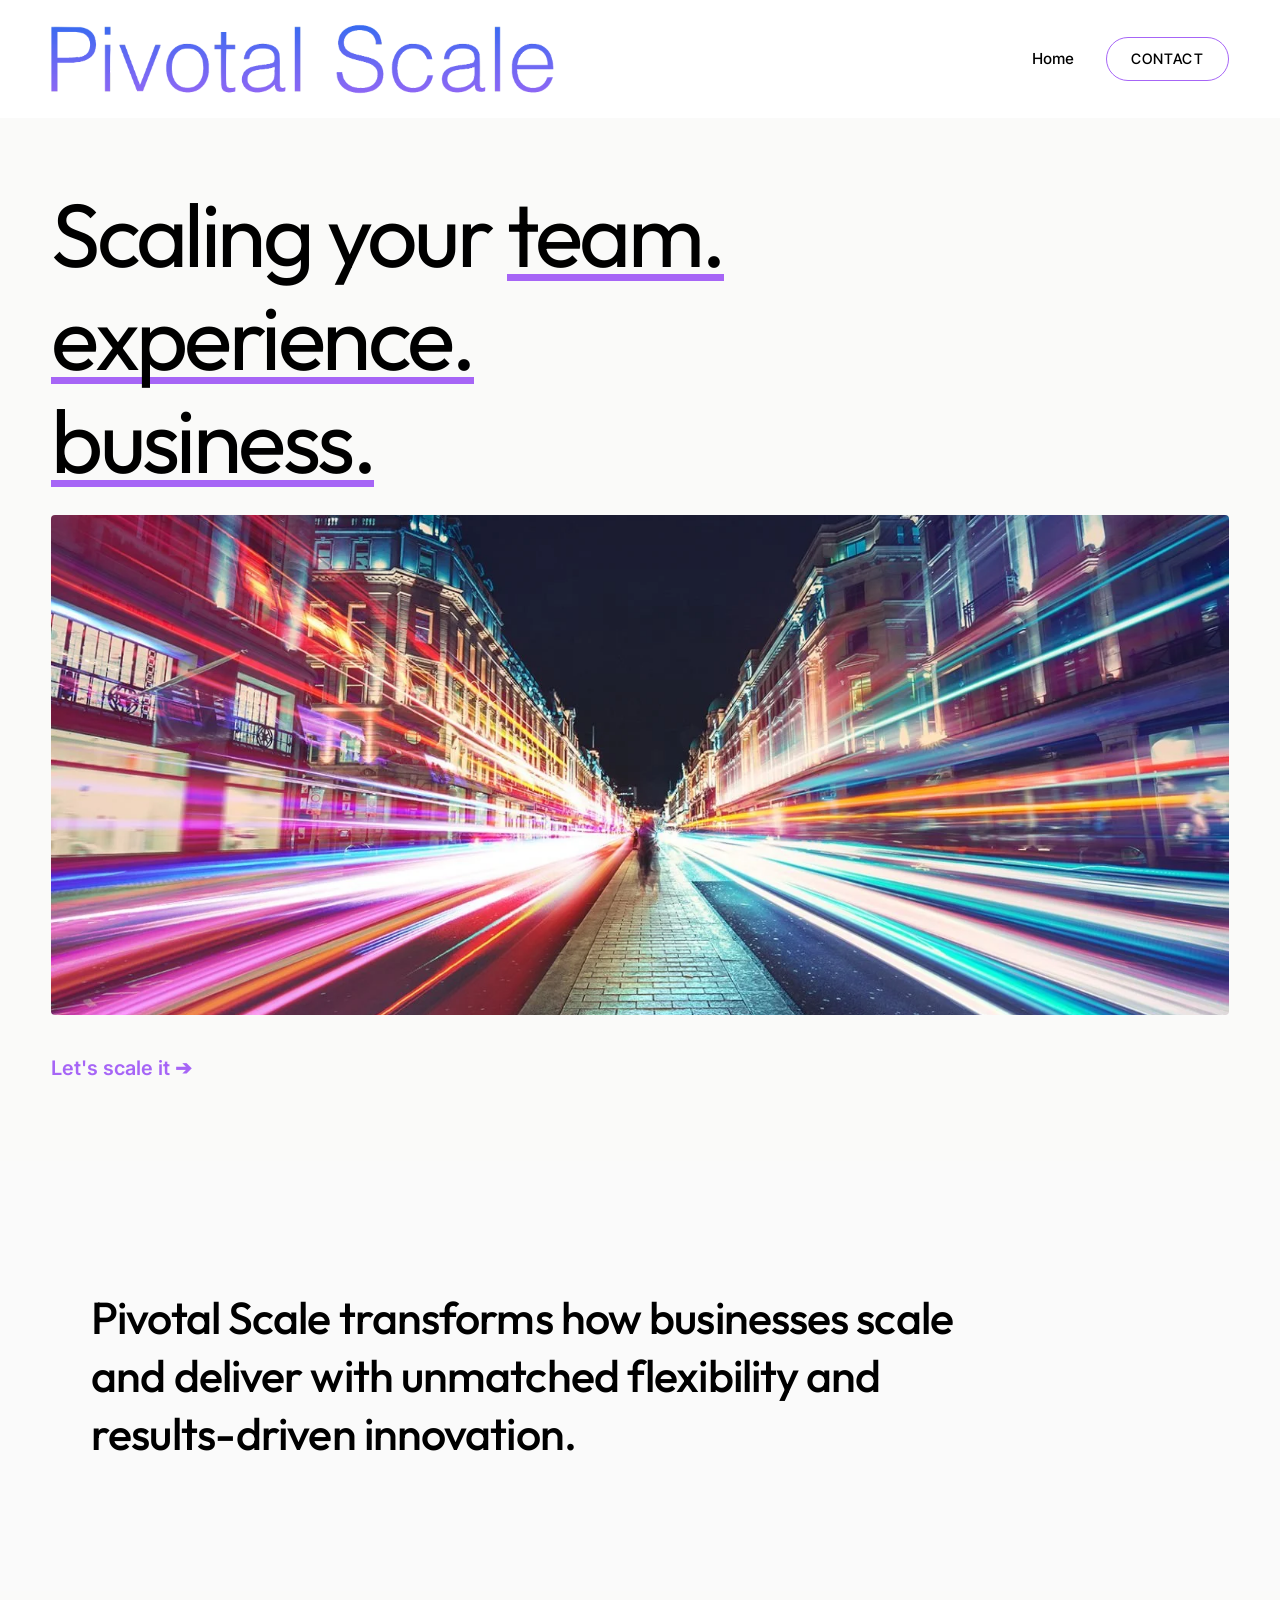
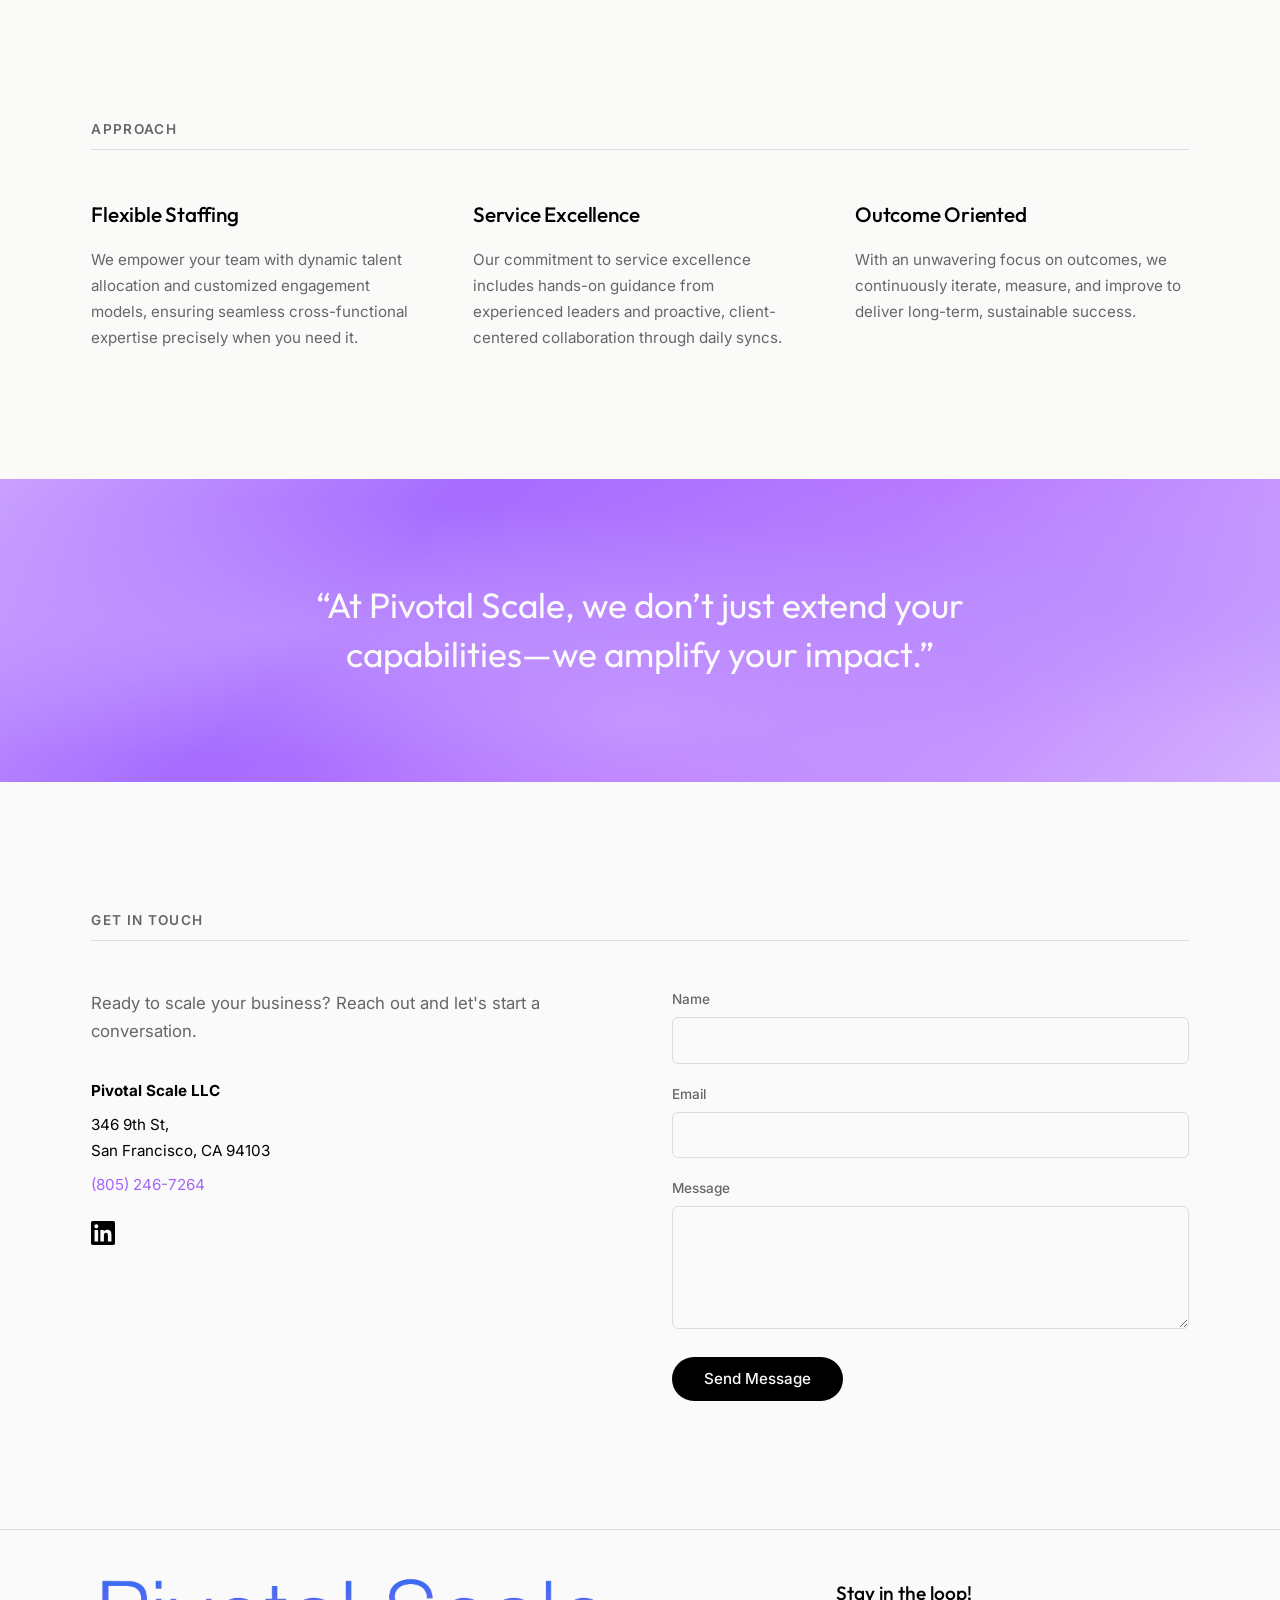
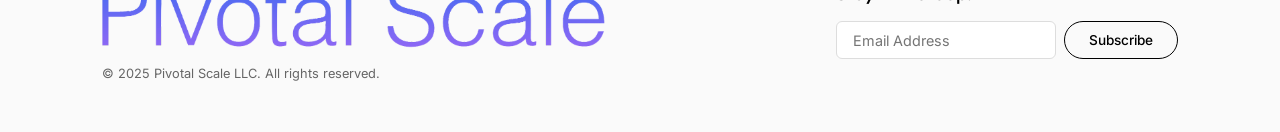
==== commit 89e7a9e9: "Remove forced line breaks in hero heading to match Squarespace flow" ====
--- a/index.html
+++ b/index.html
@@ -30,10 +30,7 @@
   <section class="hero">
     <div class="hero-content fade-in">
       <h1 class="hero-title">
-        Scaling your<br>
-        <span class="underline">team.</span><br>
-        <span class="underline">experience.</span><br>
-        <span class="underline">business.</span>
+        Scaling your <span class="underline">team.</span> <span class="underline">experience.</span> <span class="underline">business.</span>
       </h1>
     </div>
     <div class="hero-image fade-in fade-in-delay-1">
--- a/styles.css
+++ b/styles.css
@@ -69,7 +69,7 @@
 }
 
 .logo-img {
-  height: 32px;
+  height: 70px;
   width: auto;
 }
 
@@ -128,10 +128,10 @@
 /* Hero */
 .hero {
   background: var(--light-bg);
-  padding: clamp(3rem, 8vw, 6rem) clamp(1.5rem, 4vw, 4rem);
+  padding: clamp(2rem, 5vw, 4rem) clamp(1.5rem, 4vw, 4rem);
   display: flex;
   flex-direction: column;
-  gap: 2rem;
+  gap: 1.5rem;
   min-height: 80vh;
 }
 
@@ -143,7 +143,7 @@
   font-family: var(--font-heading);
   font-size: clamp(3rem, 7vw, 7rem);
   font-weight: 400;
-  line-height: 0.85;
+  line-height: 1.15;
   letter-spacing: -0.04em;
   color: var(--dark);
 }
@@ -151,8 +151,8 @@
 .hero-title .underline {
   display: inline;
   background-image: linear-gradient(var(--purple), var(--purple));
-  background-position: 0 88%;
-  background-size: 100% 0.1em;
+  background-position: 0 92%;
+  background-size: 100% 0.08em;
   background-repeat: no-repeat;
 }
 
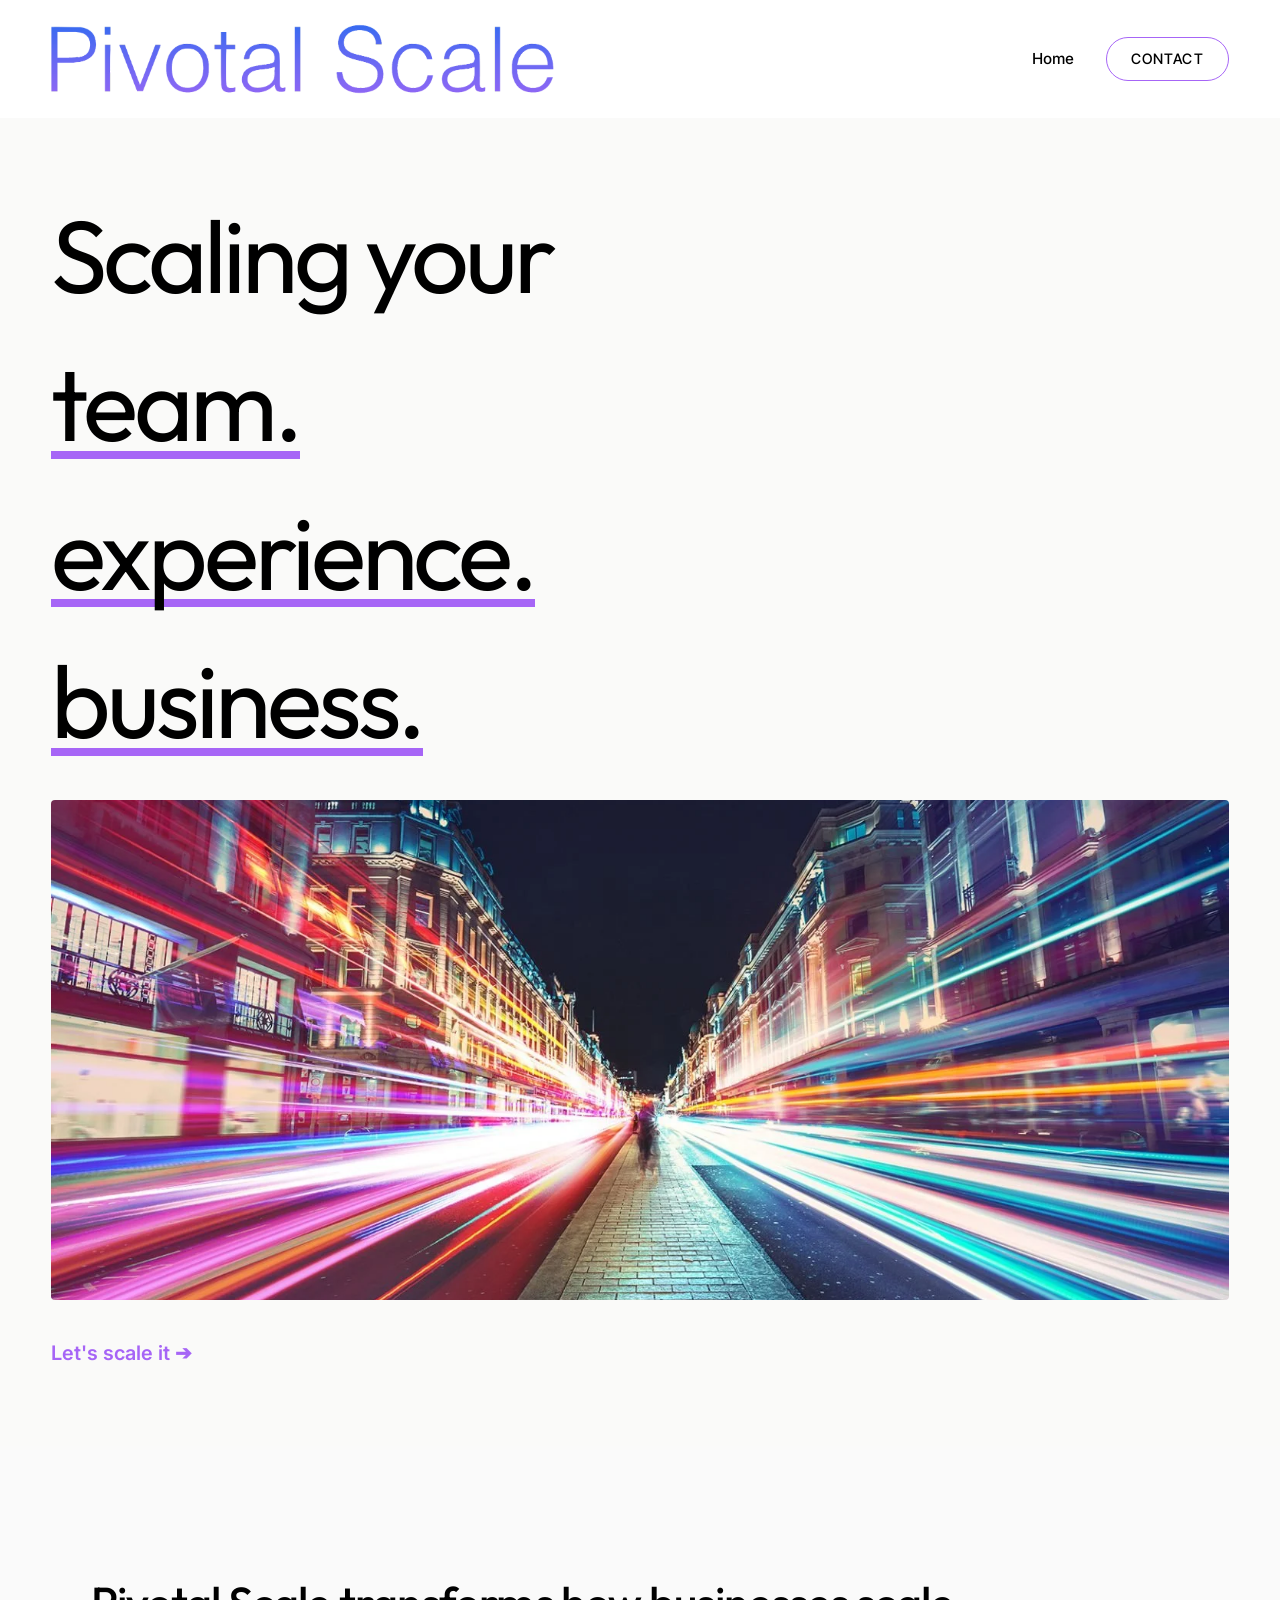
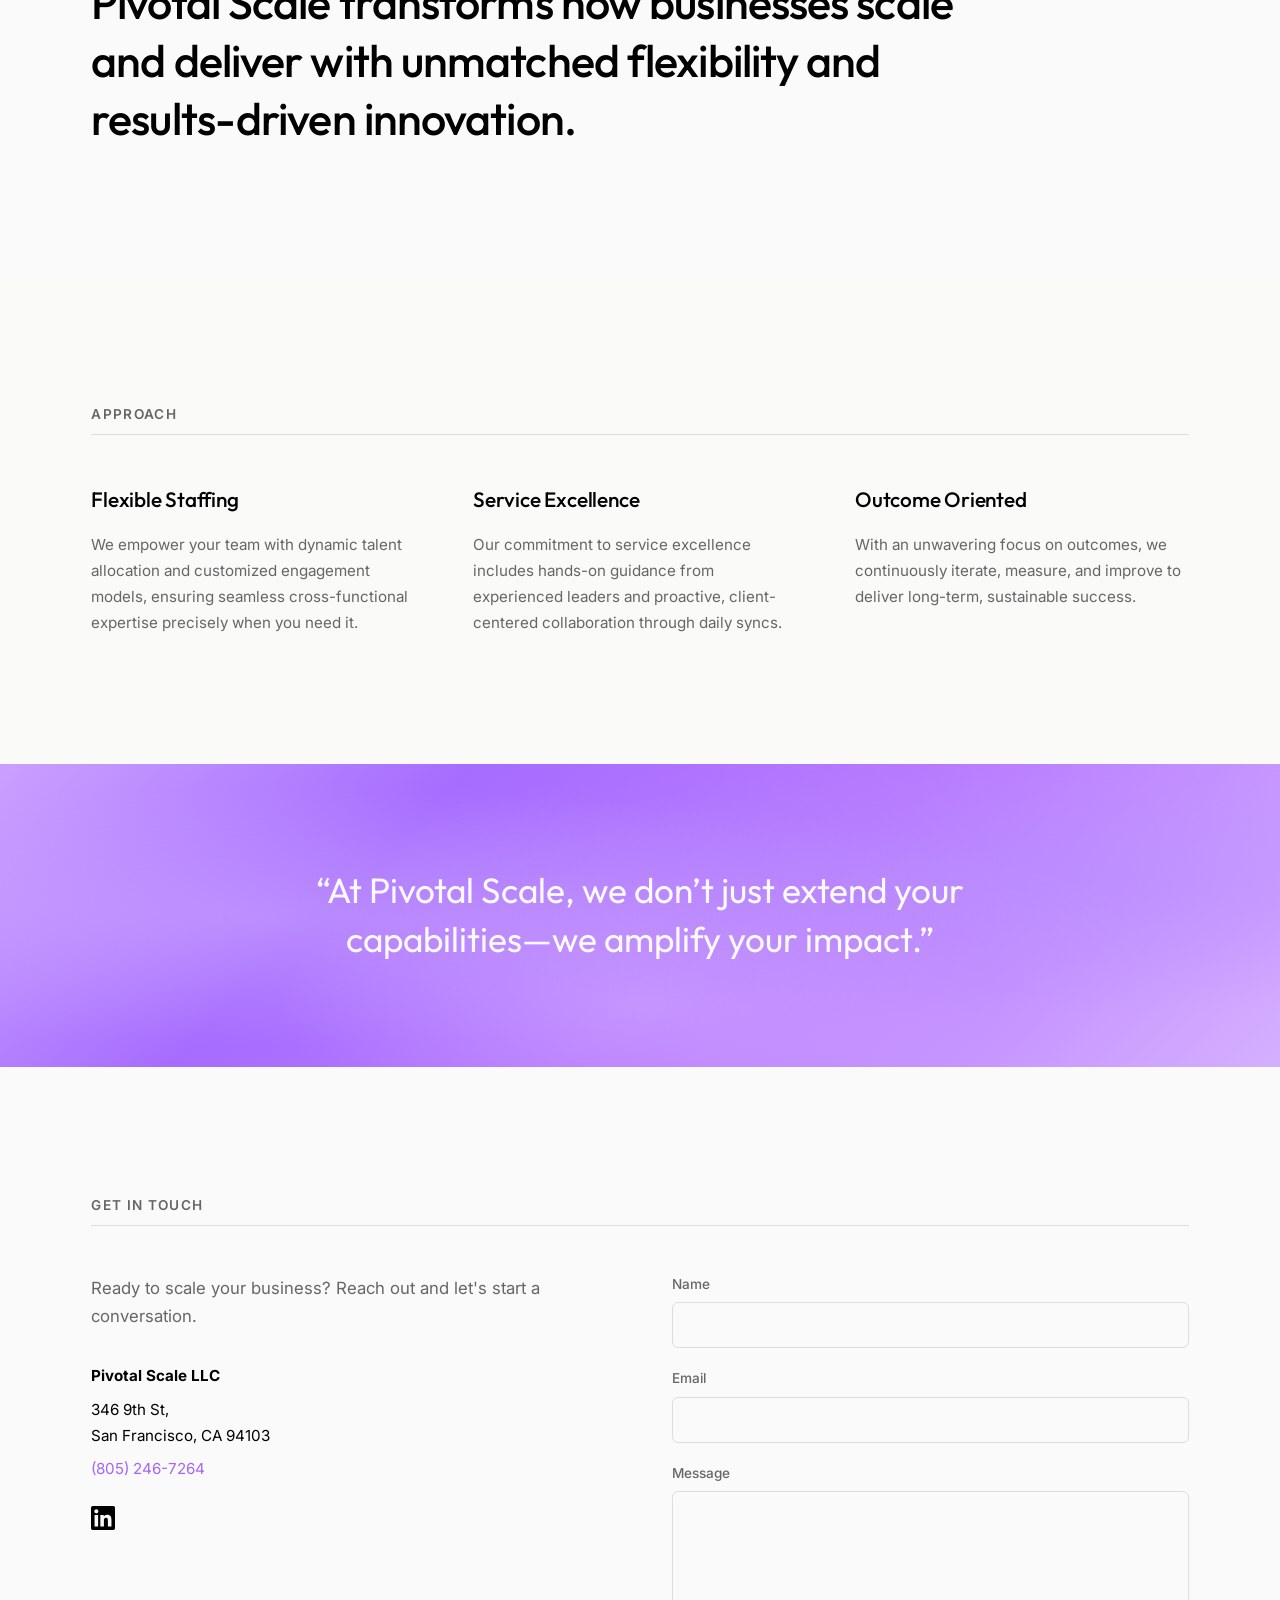
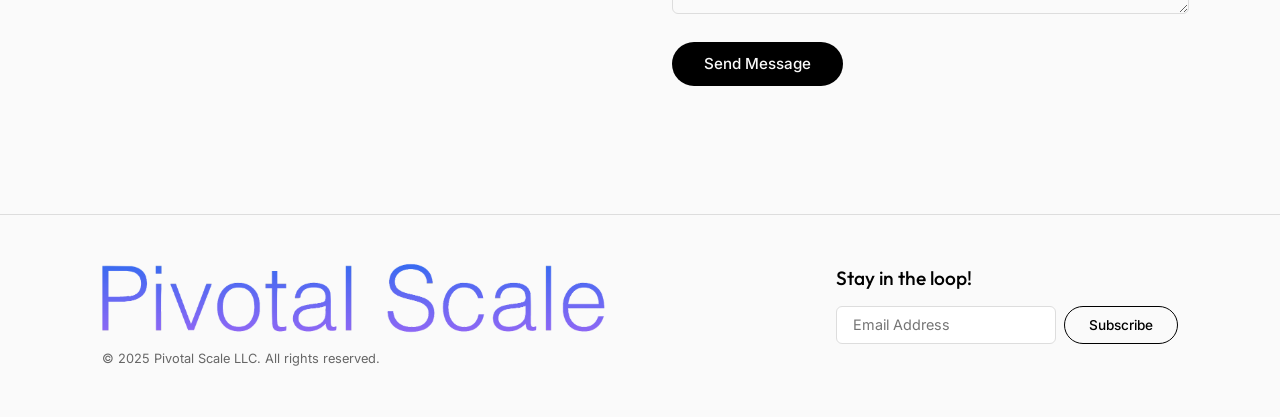
==== commit e9645014: "Restore line breaks and increase line spacing to match Squarespace" ====
--- a/index.html
+++ b/index.html
@@ -30,7 +30,10 @@
   <section class="hero">
     <div class="hero-content fade-in">
       <h1 class="hero-title">
-        Scaling your <span class="underline">team.</span> <span class="underline">experience.</span> <span class="underline">business.</span>
+        Scaling your<br>
+        <span class="underline">team.</span><br>
+        <span class="underline">experience.</span><br>
+        <span class="underline">business.</span>
       </h1>
     </div>
     <div class="hero-image fade-in fade-in-delay-1">
--- a/styles.css
+++ b/styles.css
@@ -141,9 +141,9 @@
 
 .hero-title {
   font-family: var(--font-heading);
-  font-size: clamp(3rem, 7vw, 7rem);
+  font-size: clamp(3rem, 8vw, 8rem);
   font-weight: 400;
-  line-height: 1.15;
+  line-height: 1.45;
   letter-spacing: -0.04em;
   color: var(--dark);
 }
